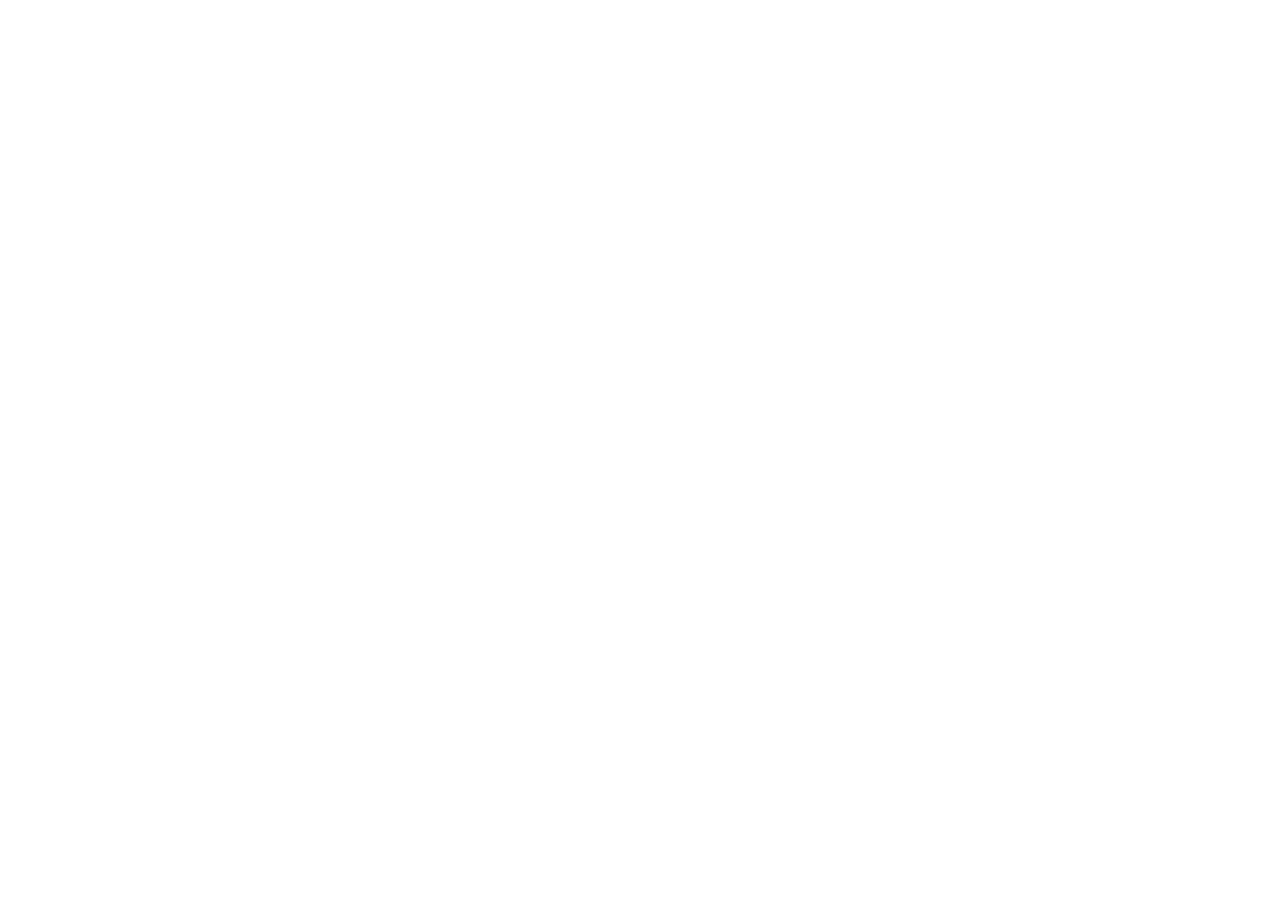
==== letras.html @ 3187a4fa "butao" ====
<!DOCTYPE html>
<html lang="en">
<head>
    <meta charset="UTF-8">
    <meta name="viewport" content="width=device-width, initial-scale=1.0">
    <title>Significado das musicas</title>
</head>
<body>
    
</body>
</html>
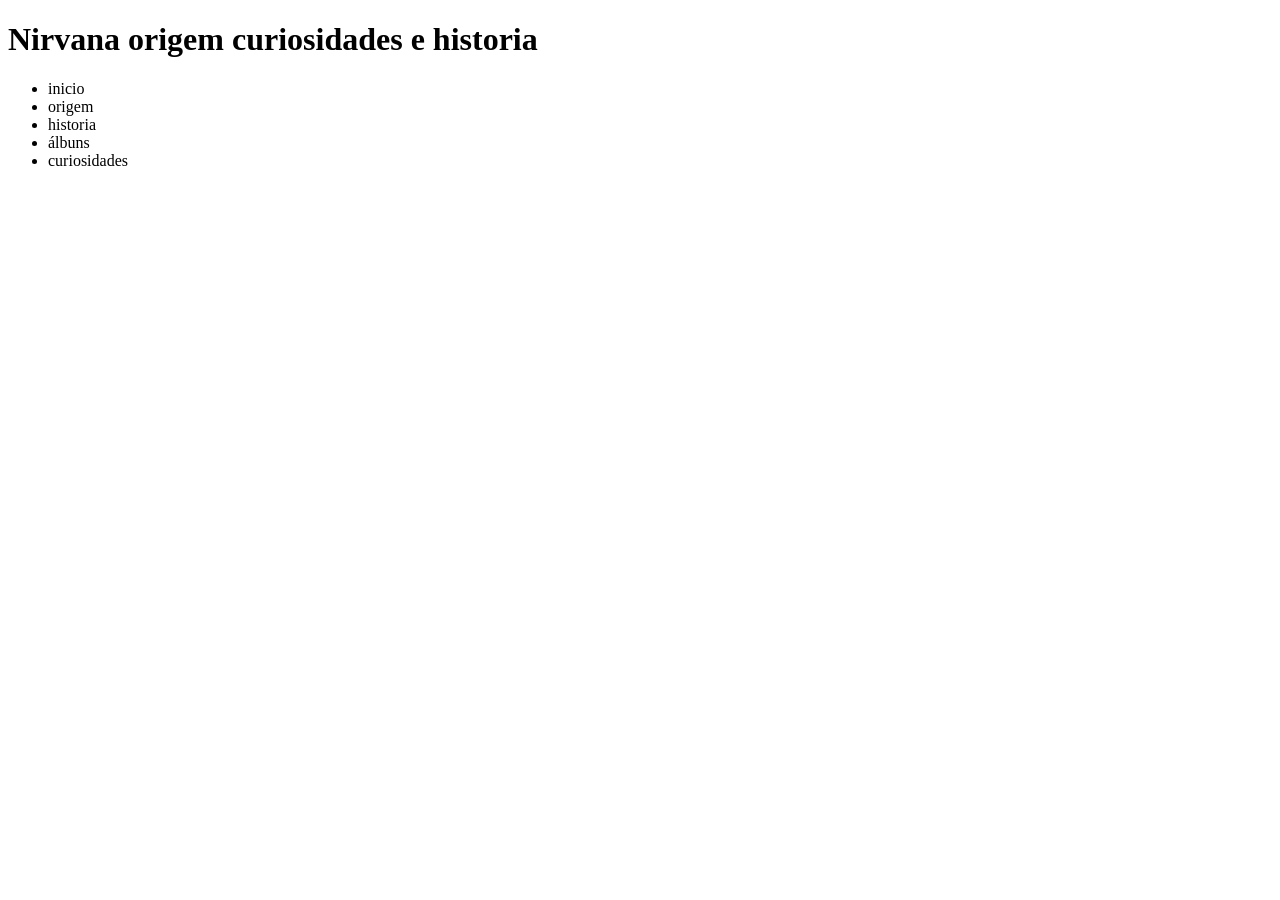
==== commit f07f7b6e: "nirvana" ====
--- a/letras.html
+++ b/letras.html
@@ -3,9 +3,35 @@
 <head>
     <meta charset="UTF-8">
     <meta name="viewport" content="width=device-width, initial-scale=1.0">
+    <!-- ICON -->
+    <link rel="icon" href="imgs/favicon-rock-icon.jpg">
     <title>Significado das musicas</title>
 </head>
 <body>
+<!-- CABEÇALHO -->
+<header>
+    <h1> Nirvana origem curiosidades e historia</h1>
+
+
+    <nav>
+        <ul>
+            <li href="#inicio">inicio</li>
+            <li href="#origem">origem</li>
+            <li href="#historia">historia</li>
+            <li href="#albuns">álbuns</li>
+            <li href="#curiosidades">curiosidades</li>
+        </ul>
+    </nav>
+</header>
+
+<main>
+
+    <section id="inicio" class="hero"></section>
+
+</main>
+
+
+    
     
 </body>
 </html>
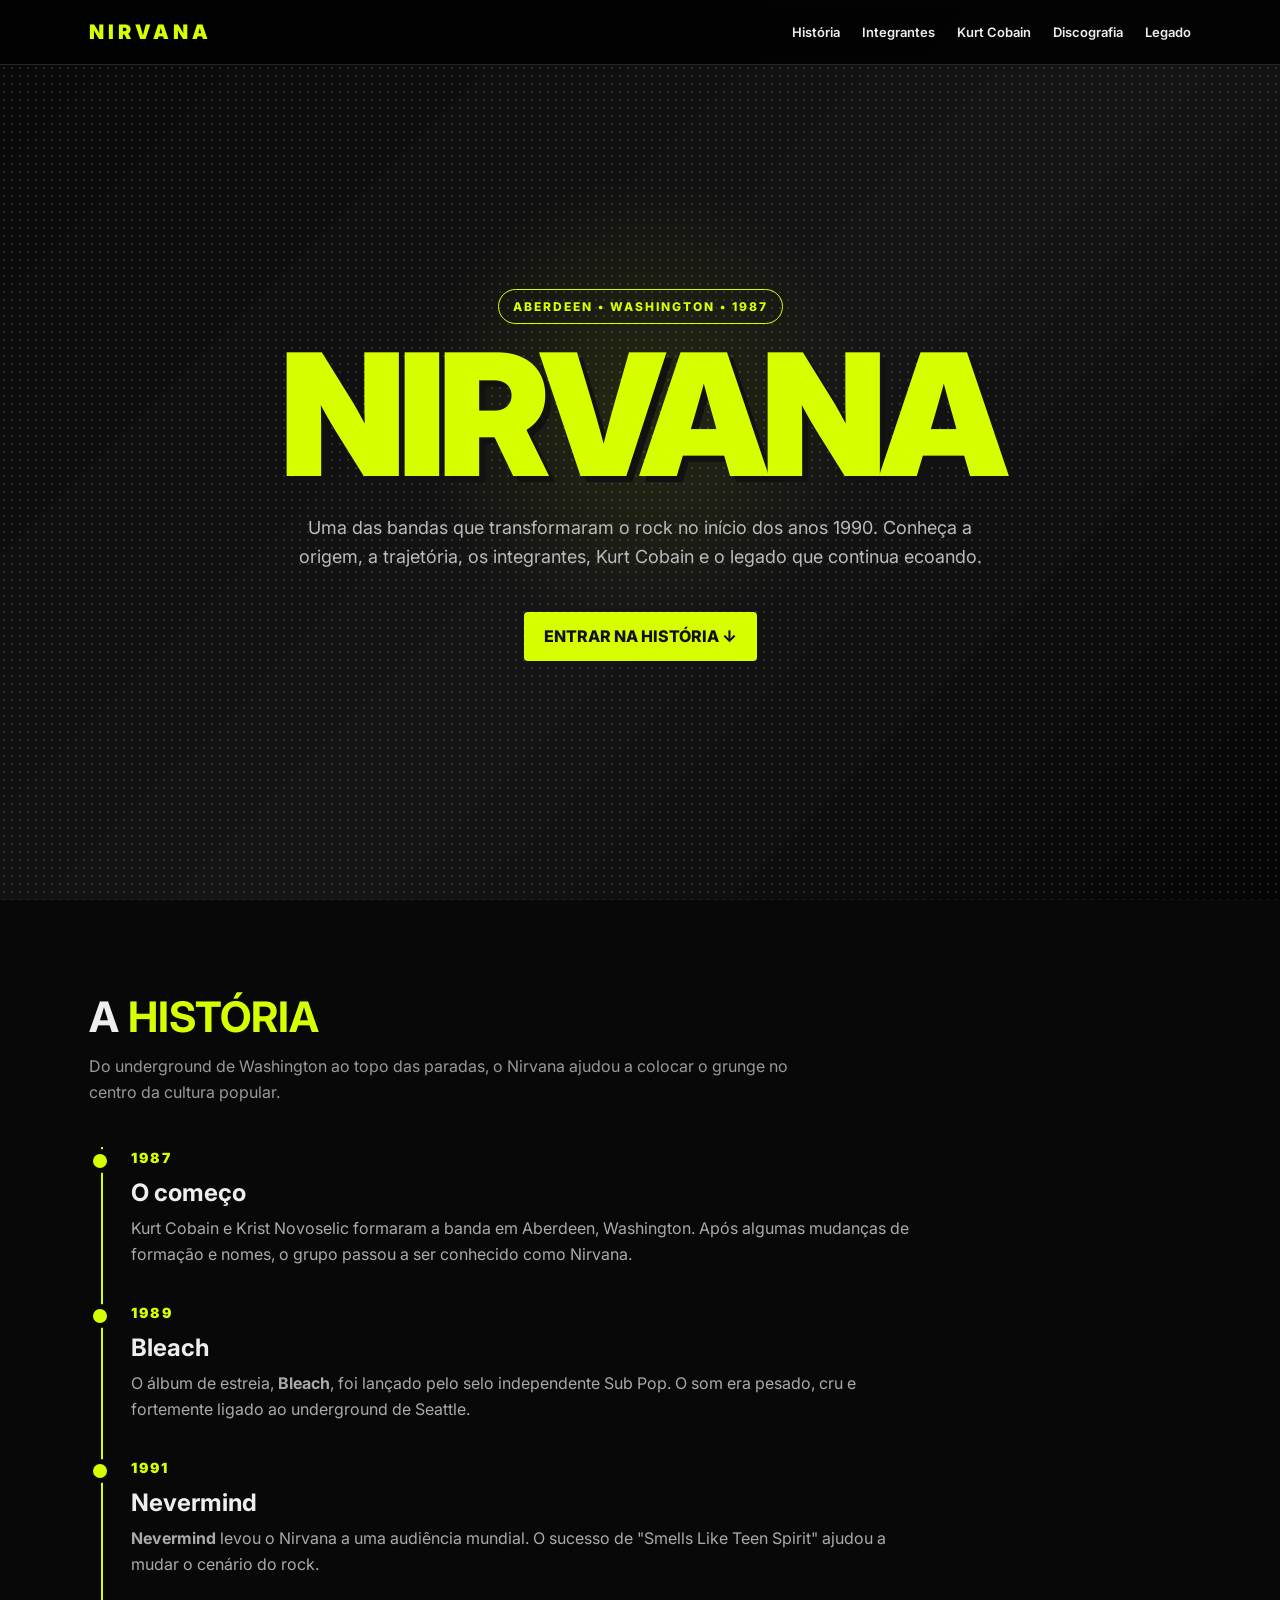
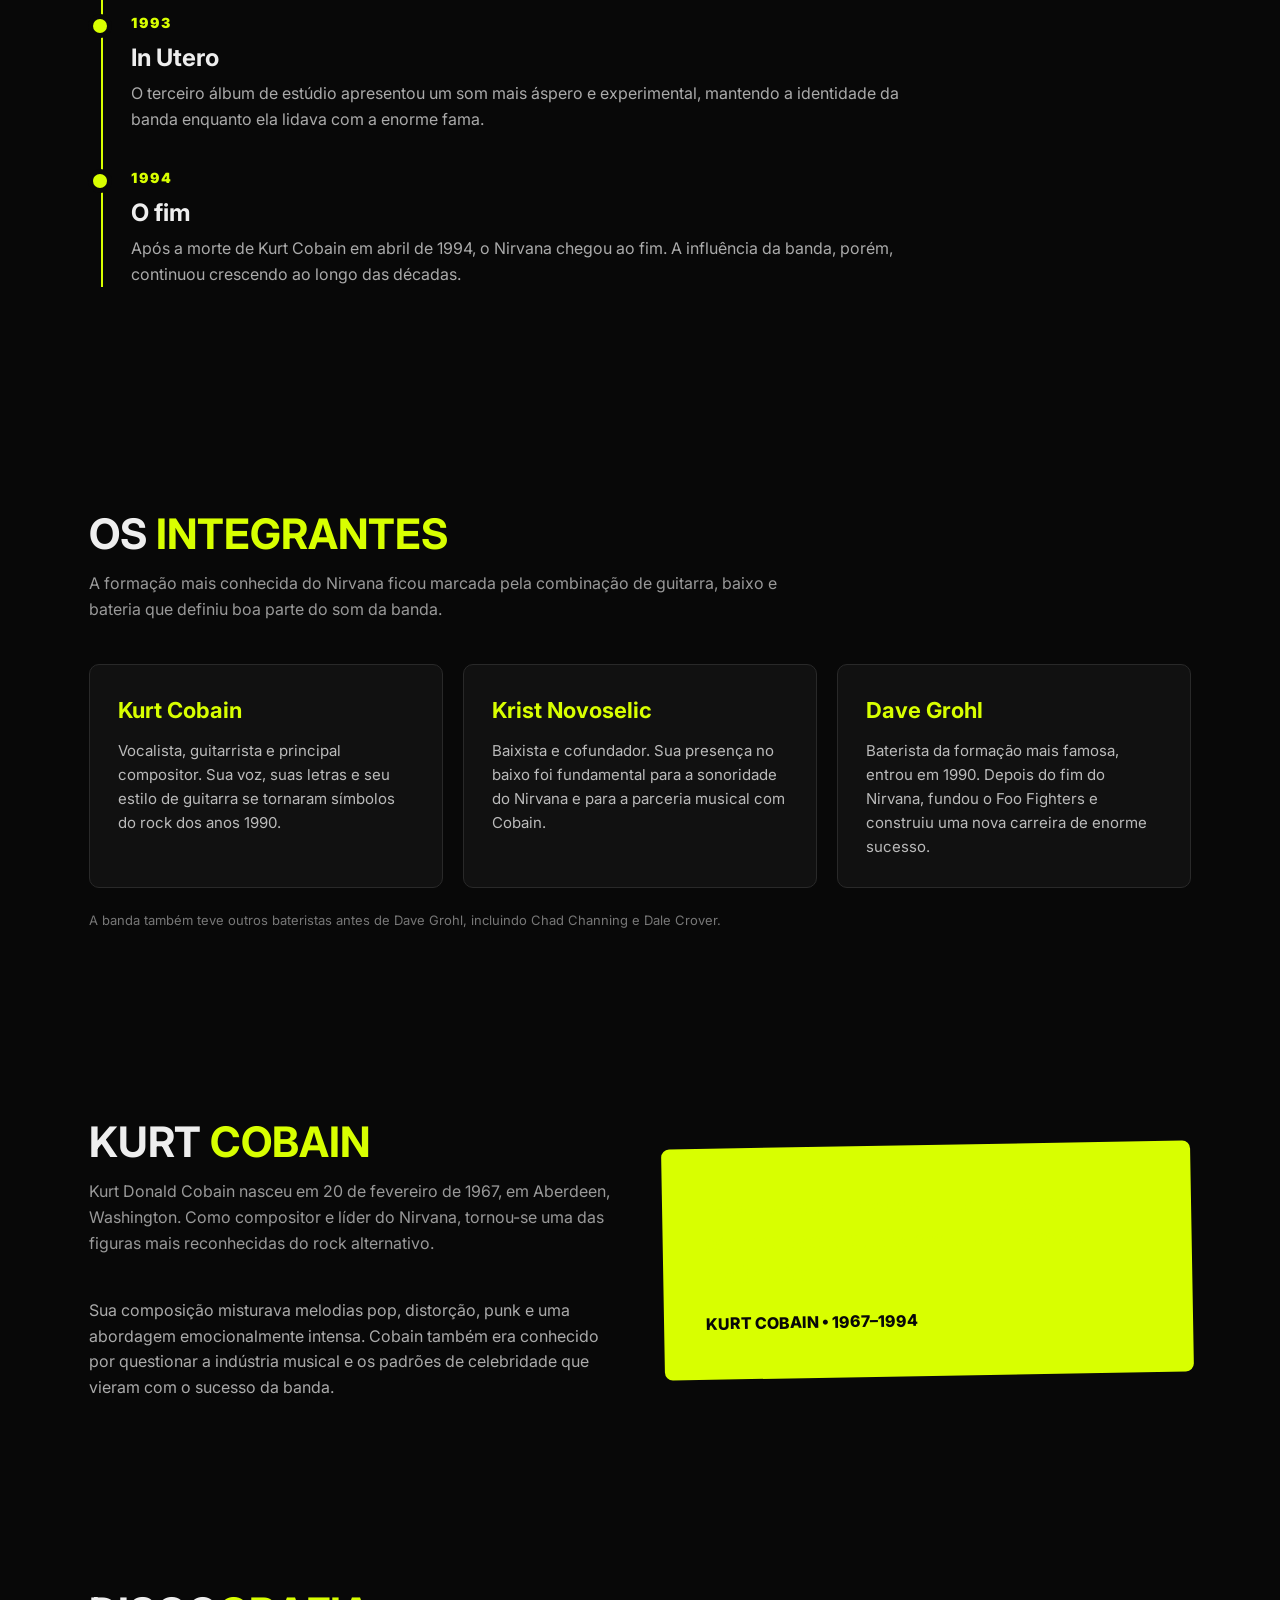
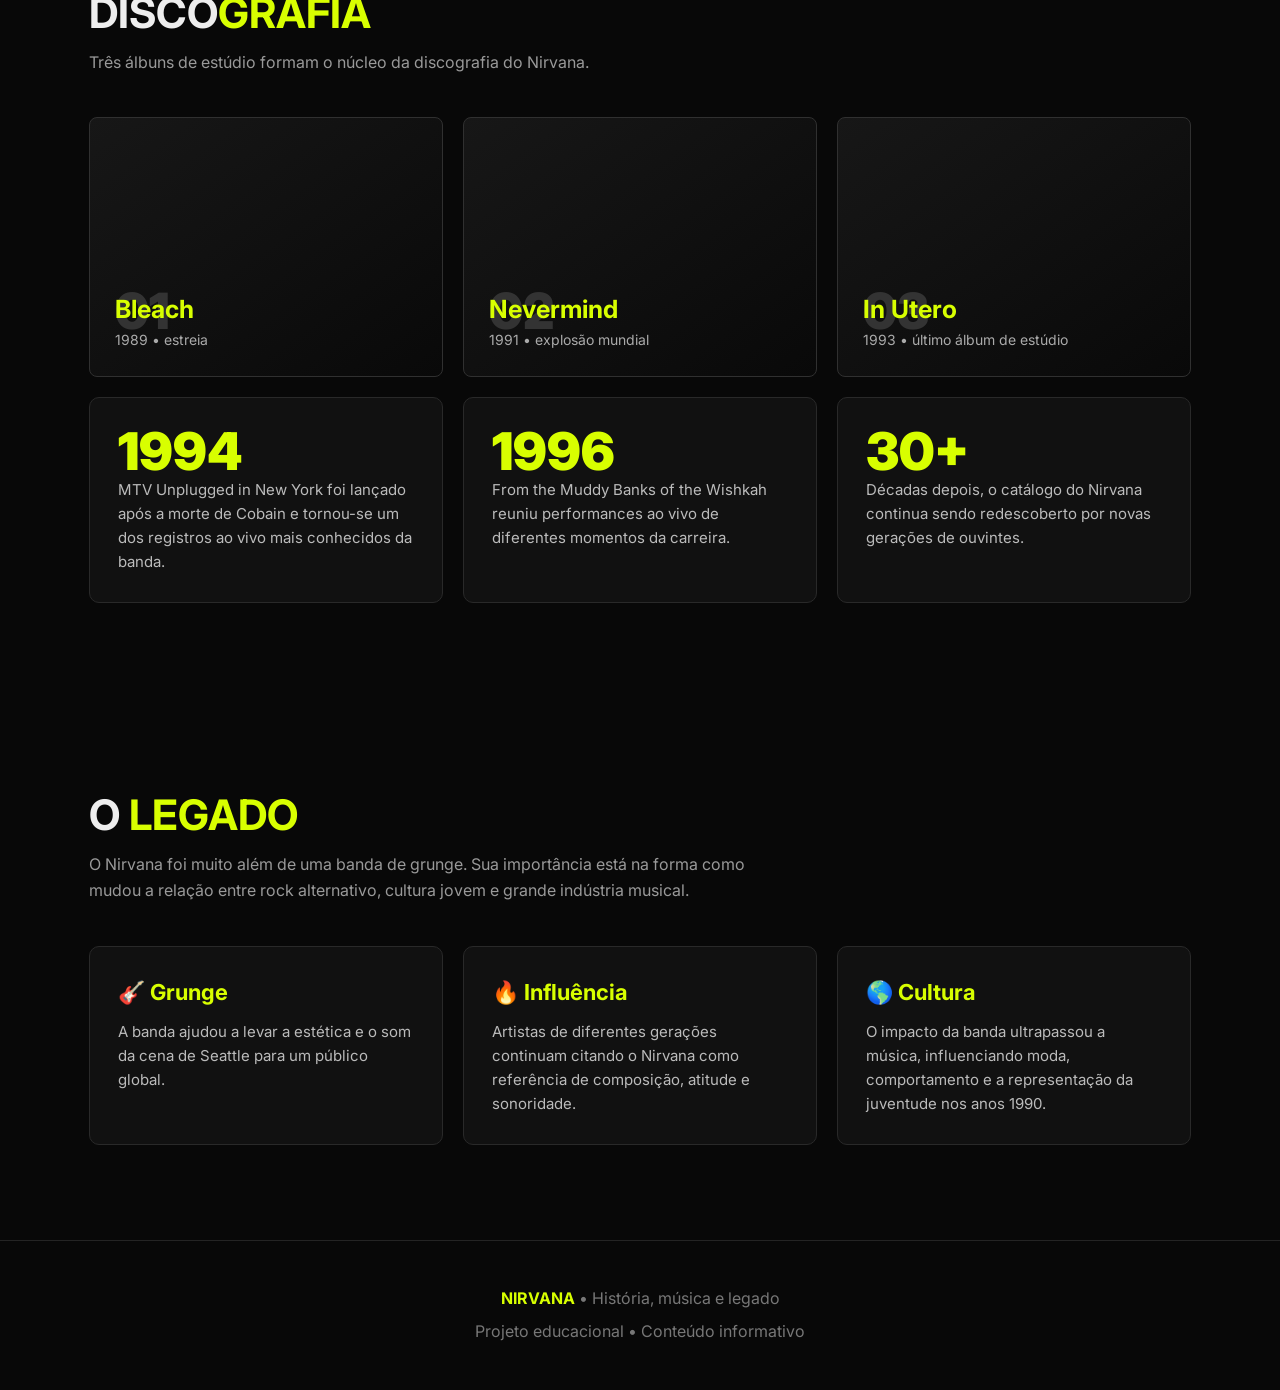
==== commit cd828cf0: "nirvana" ====
--- a/letras.html
+++ b/letras.html
@@ -1,37 +1,819 @@
-<!DOCTYPE html>
-<html lang="en">
-<head>
-    <meta charset="UTF-8">
-    <meta name="viewport" content="width=device-width, initial-scale=1.0">
-    <!-- ICON -->
-    <link rel="icon" href="imgs/favicon-rock-icon.jpg">
-    <title>Significado das musicas</title>
-</head>
-<body>
-<!-- CABEÇALHO -->
-<header>
-    <h1> Nirvana origem curiosidades e historia</h1>
-
+<!doctype html>
+<html lang="pt-BR">
+  <head>
+    <meta charset="UTF-8" />
+    <meta name="viewport" content="width=device-width, initial-scale=1.0" />
+
+    <title>NIRVANA | História, Música e Legado</title>
+
+    <meta
+      name="description"
+      content="Site sobre o Nirvana, sua história, origem, integrantes, Kurt Cobain, discografia e legado."
+    />
+
+    <style>
+      @import url("https://fonts.googleapis.com/css2?family=Inter:wght@400;600;800;900&family=Permanent+Marker&display=swap");
+
+      * {
+        box-sizing: border-box;
+        margin: 0;
+        padding: 0;
+      }
+
+      html {
+        scroll-behavior: smooth;
+      }
+
+      body {
+        font-family: Inter, Arial, sans-serif;
+        background: #080808;
+        color: #eee;
+        line-height: 1.6;
+      }
+
+      a {
+        text-decoration: none;
+        color: inherit;
+      }
+
+      /* =========================
+   NAVBAR
+========================= */
+
+      nav {
+        position: fixed;
+        top: 0;
+        width: 100%;
+        z-index: 50;
+
+        background: rgba(0, 0, 0, 0.86);
+        backdrop-filter: blur(10px);
+
+        border-bottom: 1px solid #252525;
+      }
+
+      .nav-inner {
+        max-width: 1150px;
+        margin: auto;
+
+        padding: 16px 24px;
+
+        display: flex;
+        justify-content: space-between;
+        align-items: center;
+      }
+
+      .logo {
+        font-weight: 900;
+        letter-spacing: 4px;
+        color: #d8ff00;
+        font-size: 20px;
+      }
+
+      .nav-links {
+        display: flex;
+        gap: 22px;
+
+        font-size: 13px;
+        font-weight: 600;
+      }
+
+      .nav-links a:hover {
+        color: #d8ff00;
+      }
+
+      /* =========================
+   HERO
+========================= */
+
+      .hero {
+        min-height: 100vh;
+
+        display: flex;
+        align-items: center;
+        justify-content: center;
+
+        text-align: center;
+
+        padding: 110px 25px 60px;
+
+        position: relative;
+        overflow: hidden;
+
+        background:
+          radial-gradient(
+            circle at 50% 45%,
+            rgba(216, 255, 0, 0.09),
+            transparent 28%
+          ),
+          linear-gradient(135deg, #080808, #151515 55%, #050505);
+      }
+
+      .hero::before {
+        content: "";
+
+        position: absolute;
+        inset: 0;
+
+        opacity: 0.12;
+
+        background-image: radial-gradient(#fff 1px, transparent 1px);
+
+        background-size: 8px 8px;
+      }
+
+      .hero-content {
+        position: relative;
+        max-width: 900px;
+      }
+
+      .badge {
+        display: inline-block;
+
+        border: 1px solid #d8ff00;
+
+        color: #d8ff00;
+
+        padding: 7px 14px;
+
+        border-radius: 20px;
+
+        font-size: 12px;
+        font-weight: 800;
+
+        letter-spacing: 2px;
+
+        margin-bottom: 22px;
+      }
+
+      h1 {
+        font-size: clamp(70px, 15vw, 170px);
+
+        line-height: 0.8;
+
+        letter-spacing: -8px;
+
+        font-weight: 900;
+
+        color: #d8ff00;
+
+        text-shadow: 6px 6px 0 #111;
+      }
+
+      .hero p {
+        max-width: 700px;
+
+        margin: 32px auto 0;
+
+        color: #bbb;
+
+        font-size: 18px;
+      }
+
+      .scroll {
+        display: inline-block;
+
+        margin-top: 40px;
+
+        color: #111;
+
+        background: #d8ff00;
+
+        padding: 12px 20px;
+
+        font-weight: 800;
+
+        border-radius: 4px;
+      }
+
+      .scroll:hover {
+        transform: translateY(-2px);
+      }
+
+      /* =========================
+   SEÇÕES
+========================= */
+
+      section {
+        padding: 95px 24px;
+
+        max-width: 1150px;
+
+        margin: auto;
+      }
+
+      .section-title {
+        font-size: 42px;
+
+        line-height: 1.05;
+
+        margin-bottom: 15px;
+
+        text-transform: uppercase;
+      }
+
+      .section-title span {
+        color: #d8ff00;
+      }
+
+      .subtitle {
+        color: #999;
+
+        max-width: 700px;
+
+        margin-bottom: 42px;
+      }
+
+      /* =========================
+   CARDS
+========================= */
+
+      .grid {
+        display: grid;
+
+        grid-template-columns: repeat(3, 1fr);
+
+        gap: 20px;
+      }
+
+      .card {
+        background: #111;
+
+        border: 1px solid #292929;
+
+        padding: 28px;
+
+        border-radius: 10px;
+
+        transition: 0.25s;
+      }
+
+      .card:hover {
+        transform: translateY(-5px);
+
+        border-color: #d8ff00;
+      }
+
+      .card h3 {
+        font-size: 22px;
+
+        margin-bottom: 10px;
+
+        color: #d8ff00;
+      }
+
+      .card p {
+        color: #bbb;
+
+        font-size: 15px;
+      }
+
+      /* =========================
+   TIMELINE
+========================= */
+
+      .timeline {
+        border-left: 2px solid #d8ff00;
+
+        margin: 35px 0 0 12px;
+
+        padding-left: 28px;
+      }
+
+      .event {
+        margin-bottom: 35px;
+
+        position: relative;
+      }
+
+      .event::before {
+        content: "";
+
+        position: absolute;
+
+        left: -38px;
+        top: 7px;
+
+        width: 14px;
+        height: 14px;
+
+        background: #d8ff00;
+
+        border-radius: 50%;
+
+        box-shadow: 0 0 0 5px #080808;
+      }
+
+      .year {
+        font-size: 14px;
+
+        color: #d8ff00;
+
+        font-weight: 900;
+
+        letter-spacing: 2px;
+      }
+
+      .event h3 {
+        font-size: 24px;
+
+        margin: 4px 0;
+      }
+
+      .event p {
+        color: #aaa;
+
+        max-width: 800px;
+      }
+
+      /* =========================
+   KURT COBAIN
+========================= */
+
+      .kurt {
+        display: grid;
+
+        grid-template-columns: 1fr 1fr;
+
+        gap: 45px;
+
+        align-items: center;
+      }
+
+      .kurt-box {
+        background: #d8ff00;
+
+        color: #080808;
+
+        padding: 42px;
+
+        border-radius: 8px;
+
+        transform: rotate(-1deg);
+      }
+
+      .kurt-box h3 {
+        font-size: 48px;
+
+        line-height: 1;
+
+        margin-bottom: 15px;
+      }
+
+      .quote {
+        font-family: "Permanent Marker", cursive;
+
+        font-size: 25px;
+
+        line-height: 1.35;
+
+        color: #d8ff00;
+      }
+
+      /* =========================
+   DISCOGRAFIA
+========================= */
+
+      .albums {
+        display: grid;
+
+        grid-template-columns: repeat(3, 1fr);
+
+        gap: 20px;
+      }
+
+      .album {
+        min-height: 260px;
+
+        padding: 25px;
+
+        display: flex;
+
+        flex-direction: column;
+
+        justify-content: flex-end;
+
+        border: 1px solid #303030;
+
+        border-radius: 8px;
+
+        background: linear-gradient(145deg, #171717, #090909);
+      }
+
+      .album .num {
+        font-size: 50px;
+
+        font-weight: 900;
+
+        color: #333;
+
+        position: absolute;
+      }
+
+      .album h3 {
+        font-size: 25px;
+
+        color: #d8ff00;
+
+        position: relative;
+      }
+
+      .album p {
+        color: #aaa;
+
+        font-size: 14px;
+
+        position: relative;
+      }
+
+      /* =========================
+   NÚMEROS
+========================= */
+
+      .fact {
+        font-size: 52px;
+
+        font-weight: 900;
+
+        color: #d8ff00;
+
+        line-height: 1;
+      }
+
+      /* =========================
+   FOOTER
+========================= */
+
+      footer {
+        border-top: 1px solid #242424;
+
+        text-align: center;
+
+        padding: 45px 20px;
+
+        color: #777;
+      }
+
+      footer strong {
+        color: #d8ff00;
+      }
+
+      /* =========================
+   RESPONSIVO
+========================= */
+
+      @media (max-width: 800px) {
+        .nav-links {
+          display: none;
+        }
+
+        .grid,
+        .albums {
+          grid-template-columns: 1fr;
+        }
+
+        .kurt {
+          grid-template-columns: 1fr;
+        }
+
+        section {
+          padding: 70px 20px;
+        }
+
+        .section-title {
+          font-size: 34px;
+        }
+
+        .hero p {
+          font-size: 16px;
+        }
+      }
+    </style>
+  </head>
+
+  <body>
+    <!-- =========================
+     NAVBAR
+========================= -->
 
     <nav>
-        <ul>
-            <li href="#inicio">inicio</li>
-            <li href="#origem">origem</li>
-            <li href="#historia">historia</li>
-            <li href="#albuns">álbuns</li>
-            <li href="#curiosidades">curiosidades</li>
-        </ul>
+      <div class="nav-inner">
+        <a class="logo" href="#inicio"> NIRVANA </a>
+
+        <div class="nav-links">
+          <a href="#historia"> História </a>
+
+          <a href="#integrantes"> Integrantes </a>
+
+          <a href="#kurt"> Kurt Cobain </a>
+
+          <a href="#discografia"> Discografia </a>
+
+          <a href="#legado"> Legado </a>
+        </div>
+      </div>
     </nav>
-</header>
-
-<main>
-
-    <section id="inicio" class="hero"></section>
-
-</main>
-
-
-    
-    
-</body>
-</html>+
+    <!-- =========================
+     HERO
+========================= -->
+
+    <header class="hero" id="inicio">
+      <div class="hero-content">
+        <div class="badge">ABERDEEN • WASHINGTON • 1987</div>
+
+        <h1>NIRVANA</h1>
+
+        <p>
+          Uma das bandas que transformaram o rock no início dos anos 1990.
+          Conheça a origem, a trajetória, os integrantes, Kurt Cobain e o legado
+          que continua ecoando.
+        </p>
+
+        <a class="scroll" href="#historia"> ENTRAR NA HISTÓRIA ↓ </a>
+      </div>
+    </header>
+
+    <!-- =========================
+     HISTÓRIA
+========================= -->
+
+    <section id="historia">
+      <h2 class="section-title">A <span>história</span></h2>
+
+      <p class="subtitle">
+        Do underground de Washington ao topo das paradas, o Nirvana ajudou a
+        colocar o grunge no centro da cultura popular.
+      </p>
+
+      <div class="timeline">
+        <div class="event">
+          <div class="year">1987</div>
+
+          <h3>O começo</h3>
+
+          <p>
+            Kurt Cobain e Krist Novoselic formaram a banda em Aberdeen,
+            Washington. Após algumas mudanças de formação e nomes, o grupo
+            passou a ser conhecido como Nirvana.
+          </p>
+        </div>
+
+        <div class="event">
+          <div class="year">1989</div>
+
+          <h3>Bleach</h3>
+
+          <p>
+            O álbum de estreia,
+            <strong>Bleach</strong>, foi lançado pelo selo independente Sub Pop.
+            O som era pesado, cru e fortemente ligado ao underground de Seattle.
+          </p>
+        </div>
+
+        <div class="event">
+          <div class="year">1991</div>
+
+          <h3>Nevermind</h3>
+
+          <p>
+            <strong>Nevermind</strong>
+            levou o Nirvana a uma audiência mundial. O sucesso de "Smells Like
+            Teen Spirit" ajudou a mudar o cenário do rock.
+          </p>
+        </div>
+
+        <div class="event">
+          <div class="year">1993</div>
+
+          <h3>In Utero</h3>
+
+          <p>
+            O terceiro álbum de estúdio apresentou um som mais áspero e
+            experimental, mantendo a identidade da banda enquanto ela lidava com
+            a enorme fama.
+          </p>
+        </div>
+
+        <div class="event">
+          <div class="year">1994</div>
+
+          <h3>O fim</h3>
+
+          <p>
+            Após a morte de Kurt Cobain em abril de 1994, o Nirvana chegou ao
+            fim. A influência da banda, porém, continuou crescendo ao longo das
+            décadas.
+          </p>
+        </div>
+      </div>
+    </section>
+
+    <!-- =========================
+     INTEGRANTES
+========================= -->
+
+    <section id="integrantes">
+      <h2 class="section-title">Os <span>integrantes</span></h2>
+
+      <p class="subtitle">
+        A formação mais conhecida do Nirvana ficou marcada pela combinação de
+        guitarra, baixo e bateria que definiu boa parte do som da banda.
+      </p>
+
+      <div class="grid">
+        <article class="card">
+          <h3>Kurt Cobain</h3>
+
+          <p>
+            Vocalista, guitarrista e principal compositor. Sua voz, suas letras
+            e seu estilo de guitarra se tornaram símbolos do rock dos anos 1990.
+          </p>
+        </article>
+
+        <article class="card">
+          <h3>Krist Novoselic</h3>
+
+          <p>
+            Baixista e cofundador. Sua presença no baixo foi fundamental para a
+            sonoridade do Nirvana e para a parceria musical com Cobain.
+          </p>
+        </article>
+
+        <article class="card">
+          <h3>Dave Grohl</h3>
+
+          <p>
+            Baterista da formação mais famosa, entrou em 1990. Depois do fim do
+            Nirvana, fundou o Foo Fighters e construiu uma nova carreira de
+            enorme sucesso.
+          </p>
+        </article>
+      </div>
+
+      <p style="margin-top: 22px; color: #777; font-size: 13px">
+        A banda também teve outros bateristas antes de Dave Grohl, incluindo
+        Chad Channing e Dale Crover.
+      </p>
+    </section>
+
+    <!-- =========================
+     KURT COBAIN
+========================= -->
+
+    <section id="kurt">
+      <div class="kurt">
+        <div>
+          <h2 class="section-title">Kurt <span>Cobain</span></h2>
+
+          <p class="subtitle">
+            Kurt Donald Cobain nasceu em 20 de fevereiro de 1967, em Aberdeen,
+            Washington. Como compositor e líder do Nirvana, tornou-se uma das
+            figuras mais reconhecidas do rock alternativo.
+          </p>
+
+          <p style="color: #aaa">
+            Sua composição misturava melodias pop, distorção, punk e uma
+            abordagem emocionalmente intensa. Cobain também era conhecido por
+            questionar a indústria musical e os padrões de celebridade que
+            vieram com o sucesso da banda.
+          </p>
+        </div>
+
+        <div class="kurt-box">
+          <div class="quote">
+            "A música do Nirvana nunca precisou parecer perfeita. Ela precisava
+            parecer verdadeira."
+          </div>
+
+          <p style="margin-top: 20px; font-weight: 800">
+            KURT COBAIN • 1967–1994
+          </p>
+        </div>
+      </div>
+    </section>
+
+    <!-- =========================
+     DISCOGRAFIA
+========================= -->
+
+    <section id="discografia">
+      <h2 class="section-title">Disco<span>grafia</span></h2>
+
+      <p class="subtitle">
+        Três álbuns de estúdio formam o núcleo da discografia do Nirvana.
+      </p>
+
+      <div class="albums">
+        <article class="album">
+          <span class="num"> 01 </span>
+
+          <h3>Bleach</h3>
+
+          <p>1989 • estreia</p>
+        </article>
+
+        <article class="album">
+          <span class="num"> 02 </span>
+
+          <h3>Nevermind</h3>
+
+          <p>1991 • explosão mundial</p>
+        </article>
+
+        <article class="album">
+          <span class="num"> 03 </span>
+
+          <h3>In Utero</h3>
+
+          <p>1993 • último álbum de estúdio</p>
+        </article>
+      </div>
+
+      <div class="grid" style="margin-top: 20px">
+        <article class="card">
+          <div class="fact">1994</div>
+
+          <p>
+            MTV Unplugged in New York foi lançado após a morte de Cobain e
+            tornou-se um dos registros ao vivo mais conhecidos da banda.
+          </p>
+        </article>
+
+        <article class="card">
+          <div class="fact">1996</div>
+
+          <p>
+            From the Muddy Banks of the Wishkah reuniu performances ao vivo de
+            diferentes momentos da carreira.
+          </p>
+        </article>
+
+        <article class="card">
+          <div class="fact">30+</div>
+
+          <p>
+            Décadas depois, o catálogo do Nirvana continua sendo redescoberto
+            por novas gerações de ouvintes.
+          </p>
+        </article>
+      </div>
+    </section>
+
+    <!-- =========================
+     LEGADO
+========================= -->
+
+    <section id="legado">
+      <h2 class="section-title">O <span>legado</span></h2>
+
+      <p class="subtitle">
+        O Nirvana foi muito além de uma banda de grunge. Sua importância está na
+        forma como mudou a relação entre rock alternativo, cultura jovem e
+        grande indústria musical.
+      </p>
+
+      <div class="grid">
+        <article class="card">
+          <h3>🎸 Grunge</h3>
+
+          <p>
+            A banda ajudou a levar a estética e o som da cena de Seattle para um
+            público global.
+          </p>
+        </article>
+
+        <article class="card">
+          <h3>🔥 Influência</h3>
+
+          <p>
+            Artistas de diferentes gerações continuam citando o Nirvana como
+            referência de composição, atitude e sonoridade.
+          </p>
+        </article>
+
+        <article class="card">
+          <h3>🌎 Cultura</h3>
+
+          <p>
+            O impacto da banda ultrapassou a música, influenciando moda,
+            comportamento e a representação da juventude nos anos 1990.
+          </p>
+        </article>
+      </div>
+    </section>
+
+    <!-- =========================
+     FOOTER
+========================= -->
+
+    <footer>
+      <p>
+        <strong>NIRVANA</strong>
+        • História, música e legado
+      </p>
+
+      <p style="margin-top: 8px">Projeto educacional • Conteúdo informativo</p>
+    </footer>
+  </body>
+</html>
